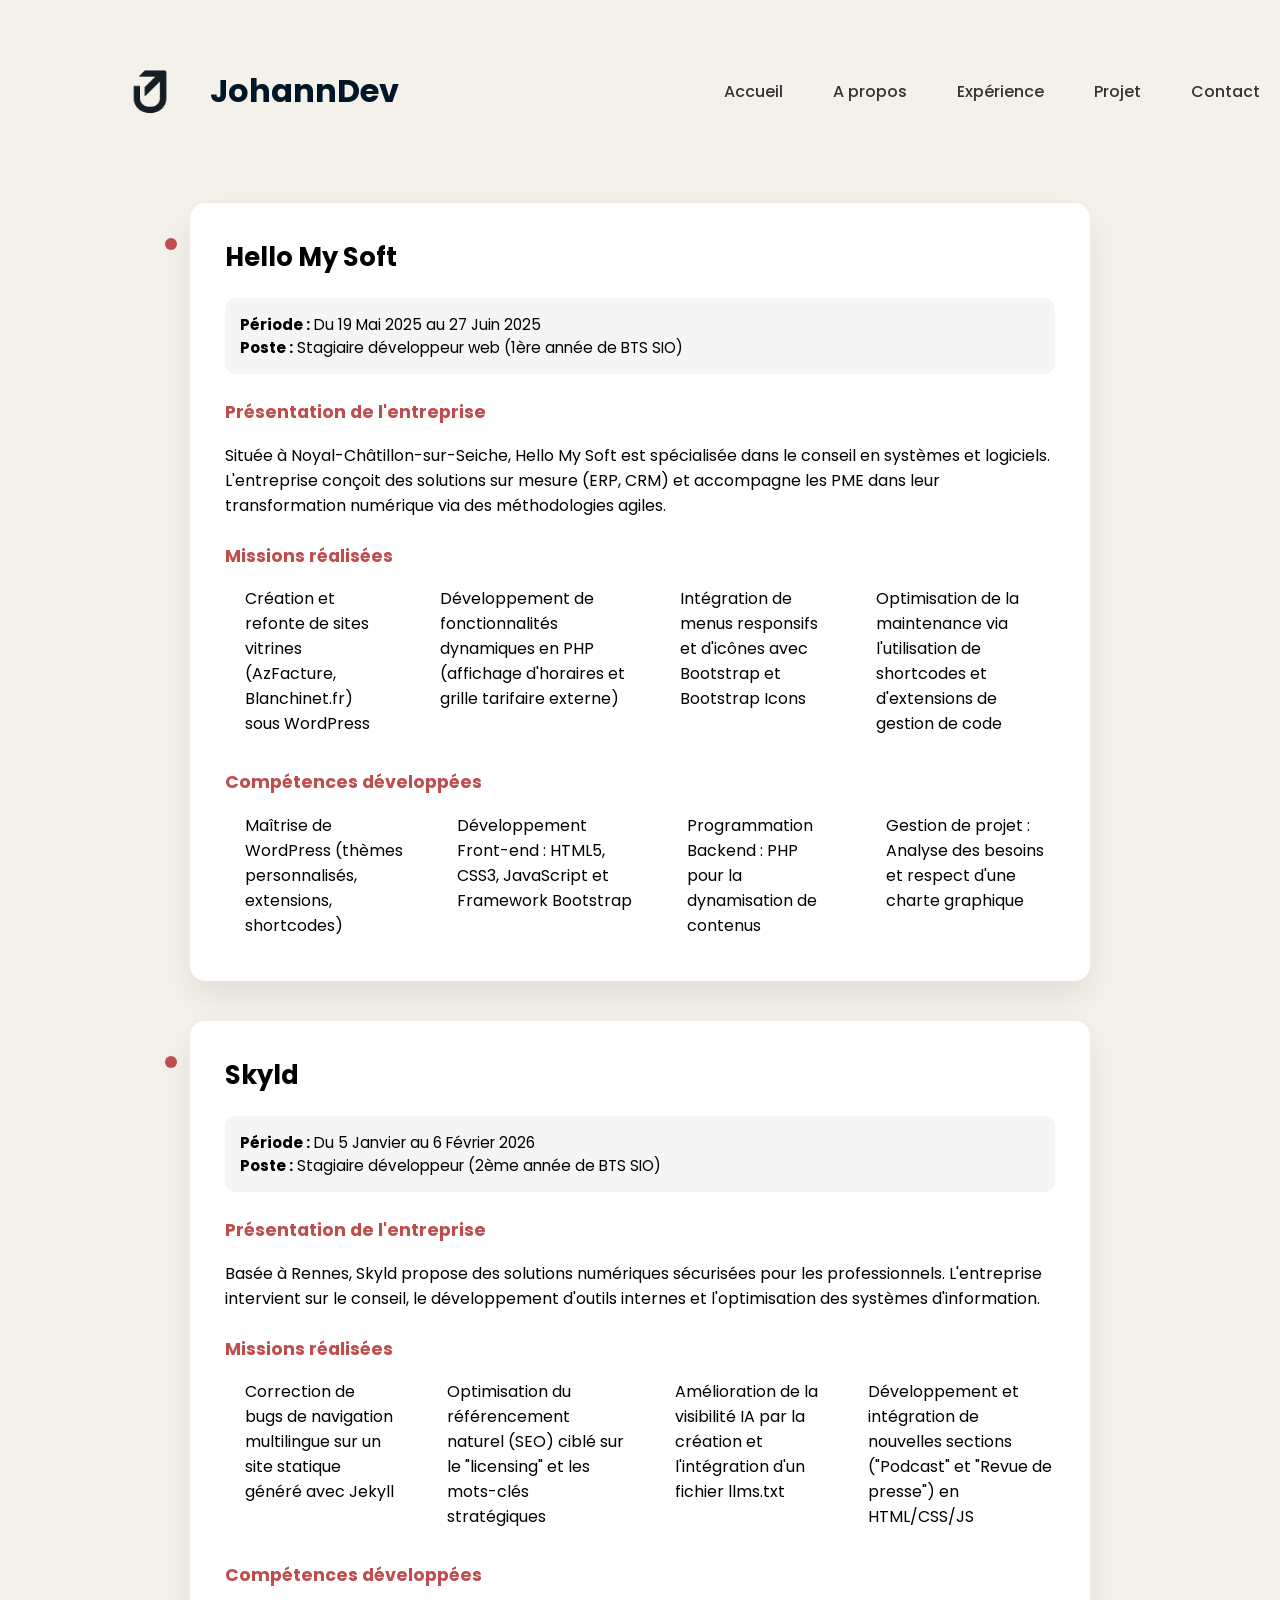
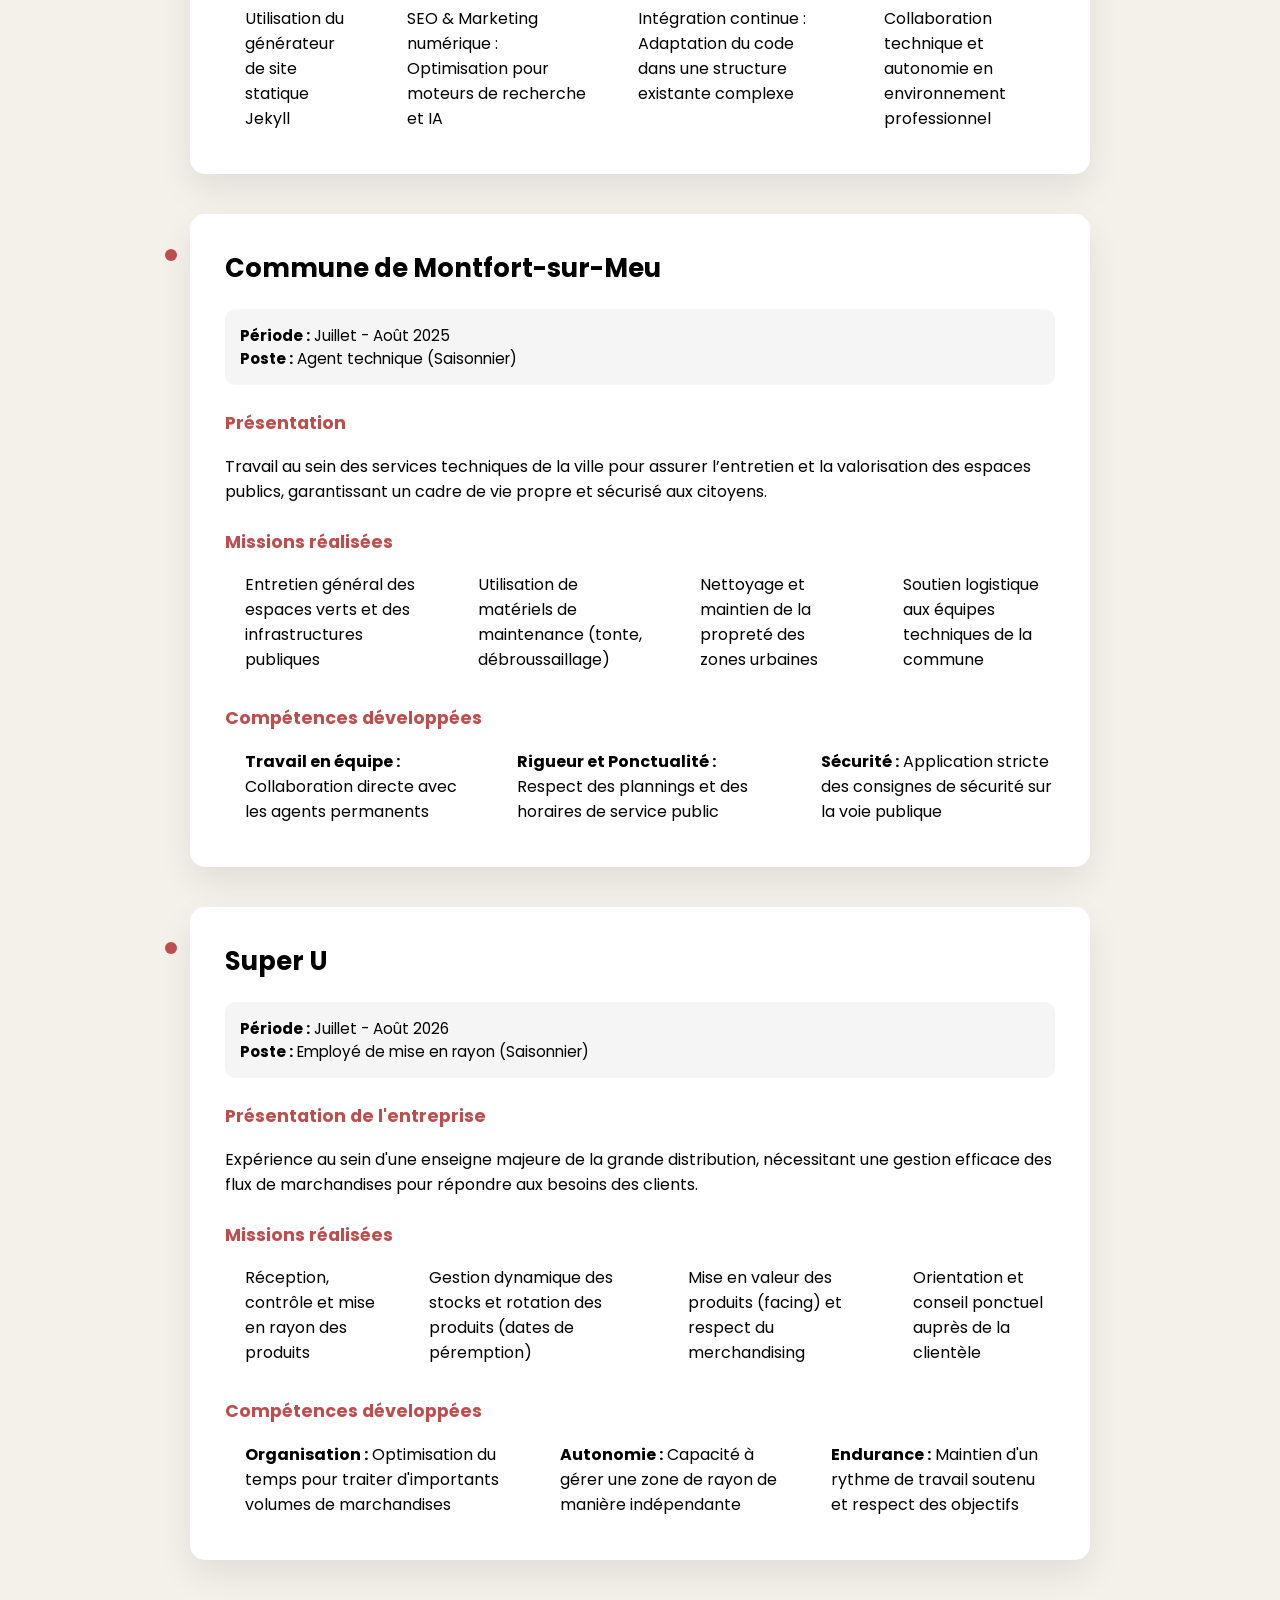
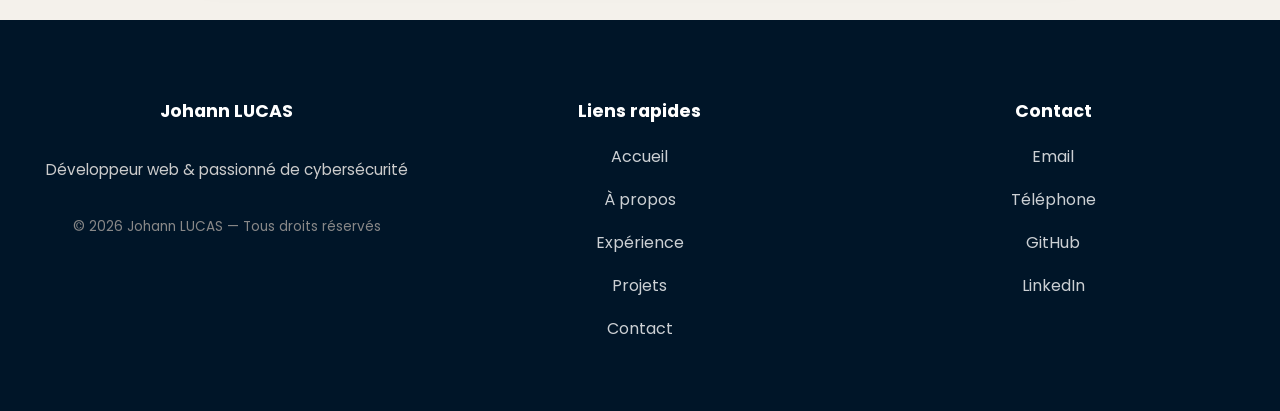
==== experience-pro.html @ f709f3b4 "Updating portfolio" ====
<!DOCTYPE html>
<html lang="fr">

<head>
    <title>Portfolio - Johann LUCAS</title>
    <meta charset="utf-8" />
    <link rel="preconnect" href="https://fonts.googleapis.com">
    <link rel="preconnect" href="https://fonts.gstatic.com" crossorigin>
    <link href="https://fonts.googleapis.com/css2?family=Poppins:wght@300;400;600&display=swap" rel="stylesheet">
    <link rel="stylesheet" href="styles_experience.css">
    <script src="script.js" defer></script>
</head>

<body>
    <a href="index.html">
        <header>
            <h1>
                <img src="images/Logo_menu.png" alt="Logo Menu" class="logoMenu" />
                JohannDev
            </h1>
            <nav>
                <ul>
                    <li><a href="index.html#accueil">Accueil</a></li>
                    <li><a href="index.html#apropos">A propos</a></li>
                    <li><a href="index.html#experience">Expérience</a></li>
                    <li><a href="index.html#projet">Projet</a></li>
                    <li><a href="index.html#contact">Contact</a></li>
                </ul>
            </nav>
        </header>

        <main>
            <!-- Hello My Soft -->
            <section id="HelloMySoft" class="experience-detail">

                <h2>Hello My Soft</h2>

                <p class="experience-info">
                    <strong>Période :</strong> Du 19 Mai 2025 au 27 Juin 2025<br>
                    <strong>Poste :</strong> Stagiaire développeur web (1ère année de BTS SIO)
                </p>

                <h3>Présentation de l'entreprise</h3>
                <p>
                    Située à Noyal-Châtillon-sur-Seiche, Hello My Soft est spécialisée dans le conseil en systèmes
                    et
                    logiciels.
                    L'entreprise conçoit des solutions sur mesure (ERP, CRM) et accompagne les PME dans leur
                    transformation numérique via des méthodologies agiles.
                </p>

                <h3>Missions réalisées</h3>
                <ul>
                    <li>Création et refonte de sites vitrines (AzFacture, Blanchinet.fr) sous WordPress</li>
                    <li>Développement de fonctionnalités dynamiques en PHP (affichage d'horaires et grille tarifaire
                        externe)</li>
                    <li>Intégration de menus responsifs et d'icônes avec Bootstrap et Bootstrap Icons</li>
                    <li>Optimisation de la maintenance via l'utilisation de shortcodes et d'extensions de gestion de
                        code</li>
                </ul>

                <h3>Compétences développées</h3>
                <ul>
                    <li>Maîtrise de WordPress (thèmes personnalisés, extensions, shortcodes)</li>
                    <li>Développement Front-end : HTML5, CSS3, JavaScript et Framework Bootstrap</li>
                    <li>Programmation Backend : PHP pour la dynamisation de contenus</li>
                    <li>Gestion de projet : Analyse des besoins et respect d'une charte graphique</li>
                </ul>

            </section>

            <section id="Skyld" class="experience-detail">

                <h2>Skyld</h2>

                <p class="experience-info">
                    <strong>Période :</strong> Du 5 Janvier au 6 Février 2026<br>
                    <strong>Poste :</strong> Stagiaire développeur (2ème année de BTS SIO)
                </p>

                <h3>Présentation de l'entreprise</h3>
                <p>
                    Basée à Rennes, Skyld propose des solutions numériques sécurisées pour les professionnels.
                    L'entreprise intervient sur le conseil, le développement d'outils internes et l'optimisation des
                    systèmes d'information.
                </p>

                <h3>Missions réalisées</h3>
                <ul>
                    <li>Correction de bugs de navigation multilingue sur un site statique généré avec Jekyll</li>
                    <li>Optimisation du référencement naturel (SEO) ciblé sur le "licensing" et les mots-clés
                        stratégiques</li>
                    <li>Amélioration de la visibilité IA par la création et l'intégration d'un fichier llms.txt</li>
                    <li>Développement et intégration de nouvelles sections ("Podcast" et "Revue de presse") en
                        HTML/CSS/JS</li>
                </ul>

                <h3>Compétences développées</h3>
                <ul>
                    <li>Utilisation du générateur de site statique Jekyll</li>
                    <li>SEO & Marketing numérique : Optimisation pour moteurs de recherche et IA</li>
                    <li>Intégration continue : Adaptation du code dans une structure existante complexe
                    </li>
                    <li>Collaboration technique et autonomie en environnement professionnel</li>
                </ul>

            </section>

            <section id="Commune" class="experience-detail">

                <h2>Commune de Montfort-sur-Meu</h2>

                <p class="experience-info">
                    <strong>Période :</strong> Juillet - Août 2025<br>
                    <strong>Poste :</strong> Agent technique (Saisonnier)
                </p>

                <h3>Présentation</h3>
                <p>
                    Travail au sein des services techniques de la ville pour assurer l’entretien et
                    la valorisation des espaces publics, garantissant un cadre de vie propre et sécurisé
                    aux citoyens.
                </p>

                <h3>Missions réalisées</h3>
                <ul>
                    <li>Entretien général des espaces verts et des infrastructures publiques</li>
                    <li>Utilisation de matériels de maintenance (tonte, débroussaillage)</li>
                    <li>Nettoyage et maintien de la propreté des zones urbaines</li>
                    <li>Soutien logistique aux équipes techniques de la commune</li>
                </ul>

                <h3>Compétences développées</h3>
                <ul>
                    <li><strong>Travail en équipe :</strong> Collaboration directe avec les agents permanents</li>
                    <li><strong>Rigueur et Ponctualité :</strong> Respect des plannings et des horaires de service
                        public</li>
                    <li><strong>Sécurité :</strong> Application stricte des consignes de sécurité sur la voie
                        publique
                    </li>
                </ul>

            </section>

            <section id="SuperU" class="experience-detail">

                <h2>Super U</h2>

                <p class="experience-info">
                    <strong>Période :</strong> Juillet - Août 2026<br>
                    <strong>Poste :</strong> Employé de mise en rayon (Saisonnier)
                </p>

                <h3>Présentation de l'entreprise</h3>
                <p>
                    Expérience au sein d'une enseigne majeure de la grande distribution,
                    nécessitant une gestion efficace des flux de marchandises pour répondre aux besoins des clients.
                </p>

                <h3>Missions réalisées</h3>
                <ul>
                    <li>Réception, contrôle et mise en rayon des produits</li>
                    <li>Gestion dynamique des stocks et rotation des produits (dates de péremption)</li>
                    <li>Mise en valeur des produits (facing) et respect du merchandising</li>
                    <li>Orientation et conseil ponctuel auprès de la clientèle</li>
                </ul>

                <h3>Compétences développées</h3>
                <ul>
                    <li><strong>Organisation :</strong> Optimisation du temps pour traiter d'importants volumes de
                        marchandises</li>
                    <li><strong>Autonomie :</strong> Capacité à gérer une zone de rayon de manière indépendante</li>
                    <li><strong>Endurance :</strong> Maintien d'un rythme de travail soutenu et respect des objectifs
                    </li>
                </ul>

            </section>

        </main>
    </a>

     <footer id="contact" class="footer-clean">
        <div class="container">
            <div class="footer-container">
                <!-- Bloc 1 : À propos / Copyright -->
                <div class="footer-block about">
                    <h3>Johann LUCAS</h3>
                    <p>Développeur web & passionné de cybersécurité</p>
                    <p class="copyright">© 2026 Johann LUCAS — Tous droits réservés</p>
                </div>

                <!-- Bloc 2 : Liens rapides -->
                <div class="footer-block links">
                    <h3>Liens rapides</h3>
                    <ul>
                        <li><a href="index.html#accueil">Accueil</a></li>
                        <li><a href="index.html#apropos">À propos</a></li>
                        <li><a href="index.html#experience">Expérience</a></li>
                        <li><a href="index.html#projet">Projets</a></li>
                        <li><a href="index.html#contact">Contact</a></li>
                    </ul>
                </div>

                <!-- Bloc 3 : Contact / Réseaux -->
                <div class="footer-block contact">
                    <h3>Contact</h3>
                    <ul>
                        <li><a href="mailto:johannlucas132@gmail.com">Email</a></li>
                        <li><a href="tel:+330767344704">Téléphone</a></li>
                        <li><a href="https://github.com/johann-lcs" target="_blank">GitHub</a></li>
                        <li><a href="https://www.linkedin.com/in/johann-lucas-8a1825329/" target="_blank">LinkedIn</a>
                        </li>
                    </ul>
                </div>
            </div>
        </div>
    </footer>
</body>

</html>
---- styles_experience.css ----
html {
    scroll-behavior: smooth;
}

html body {
    height: 100%;
    margin: 0;
    padding: 0;
    background-color: #f4f1eb;
}

body a {
    text-decoration: none;
    color: #001528;
}

.body,
ul {
    margin: 0;
    padding: 0;
}

body {
    margin: 0;
    padding-top: 100px;
}

header {
    position: sticky;
    top: 0;
    z-index: 1000;
    display: flex;
    align-items: center;
    justify-content: space-between;
    padding: 20px;
    background-color: #f4f1eb;
    transition: all 0.3s ease;
    color: #333;
}

header.scrolled {
    padding: 10px 60px;
    box-shadow: 0 5px 20px rgba(0, 0, 0, 0.1);
}

nav a {
    text-decoration: none;
    color: inherit;
    font-weight: 500;
    transition: 0.3s;
}

nav a:hover {
    color: #be4e4e;
}

ul {
    list-style: none;
    display: flex;
    gap: 50px;
}

header .li {
    cursor: pointer;
    transition: 0.3s;
}

header .li:hover {
    color: #be4e4e;
}

* {
    font-family: 'Poppins', sans-serif;
}

h1 {
    display: flex;
    align-items: center;
    gap: 10px;
}

.logoMenu {
    width: 100px;
    height: auto;
    margin-left: 80px;
}

/* CONTAINER */

main {
    max-width: 900px;
    margin: auto;
    padding: 20px;
}

/* EXPERIENCE CARD */

.experience-detail {
    position: relative;
    background: white;
    padding: 35px;
    margin-bottom: 40px;
    border-radius: 15px;
    box-shadow: 0 15px 35px rgba(0,0,0,0.08);
    transition: 0.3s;
}

.experience-detail:hover {
    transform: translateY(-5px);
}

/* TITRES */

.experience-detail h2 {
    margin-top: 0;
    font-size: 1.6rem;
}

.experience-detail h3 {
    margin-top: 25px;
    font-size: 1.1rem;
    color: #be4e4e;
}

/* INFOS */

.experience-info {
    background: #f5f5f5;
    padding: 15px;
    border-radius: 10px;
    margin-bottom: 20px;
    font-size: 0.95rem;
}

/* LISTES */

.experience-detail ul {
    padding-left: 20px;
}

.experience-detail li {
    margin-bottom: 8px;
}

/* TIMELINE */

.experience-detail::before {
    content: "";
    position: absolute;
    left: -25px;
    top: 35px;
    width: 12px;
    height: 12px;
    background: #be4e4e;
    border-radius: 50%;
}

/* RESPONSIVE */

@media (max-width: 768px) {

    main {
        padding: 15px;
    }

    .experience-detail {
        padding: 25px;
    }

}


/* FOOTER */
.footer-clean {
    padding: 60px 0;
    background-color: #001528;
    color: #fff;
    font-family: 'Segoe UI', Tahoma, Geneva, Verdana, sans-serif;
}

/* Container principal du footer */
.footer-clean .footer-container {
    display: flex;
    justify-content: space-between;
    align-items: flex-start;
    flex-wrap: wrap;
    max-width: 1200px;
    margin: 0 auto;
    gap: 40px;
}

/* Bloc commun */
.footer-clean .footer-block {
    display: flex;
    flex-direction: column;
    align-items: center;
    flex: 1;
    min-width: 180px;
    text-align: center;
}

/* Titres */
.footer-clean h3 {
    margin-bottom: 20px;
    font-weight: bold;
    font-size: 1.1rem;
}

/* Paragraphes */
.footer-clean p {
    font-size: 0.95rem;
    color: #ccc;
    margin-bottom: 15px;
    line-height: 1.5;
}

/* Listes et liens verticaux */
.footer-clean ul {
    list-style: none;
    padding: 0;
    margin: 0;
    width: 100%;
}

.footer-clean ul li {
    margin-bottom: 10px;
    width: 100%;
}

.footer-clean ul li a {
    display: block;
    width: 100%;
    text-align: center;
    color: #fff;
    text-decoration: none;
    opacity: 0.8;
    transition: all 0.3s ease;
}

.footer-clean ul li a:hover {
    opacity: 1;
    color: #be4e4e;
}

/* Copyright centré */
.footer-clean .footer-block.about .copyright {
    margin-top: 20px;
    font-size: 0.85rem;
    color: #888;
}

.footer-clean .footer-block ul {
    list-style: none;
    padding: 0;
    margin: 0;
    display: flex;
    flex-direction: column;
    align-items: center;
    gap: 8px;
}

/* Responsive */
@media (max-width: 992px) {
    .footer-clean .footer-container {
        flex-direction: column;
        align-items: center;
        gap: 30px;
    }

    .footer-clean .footer-block {
        max-width: 400px;
    }
}
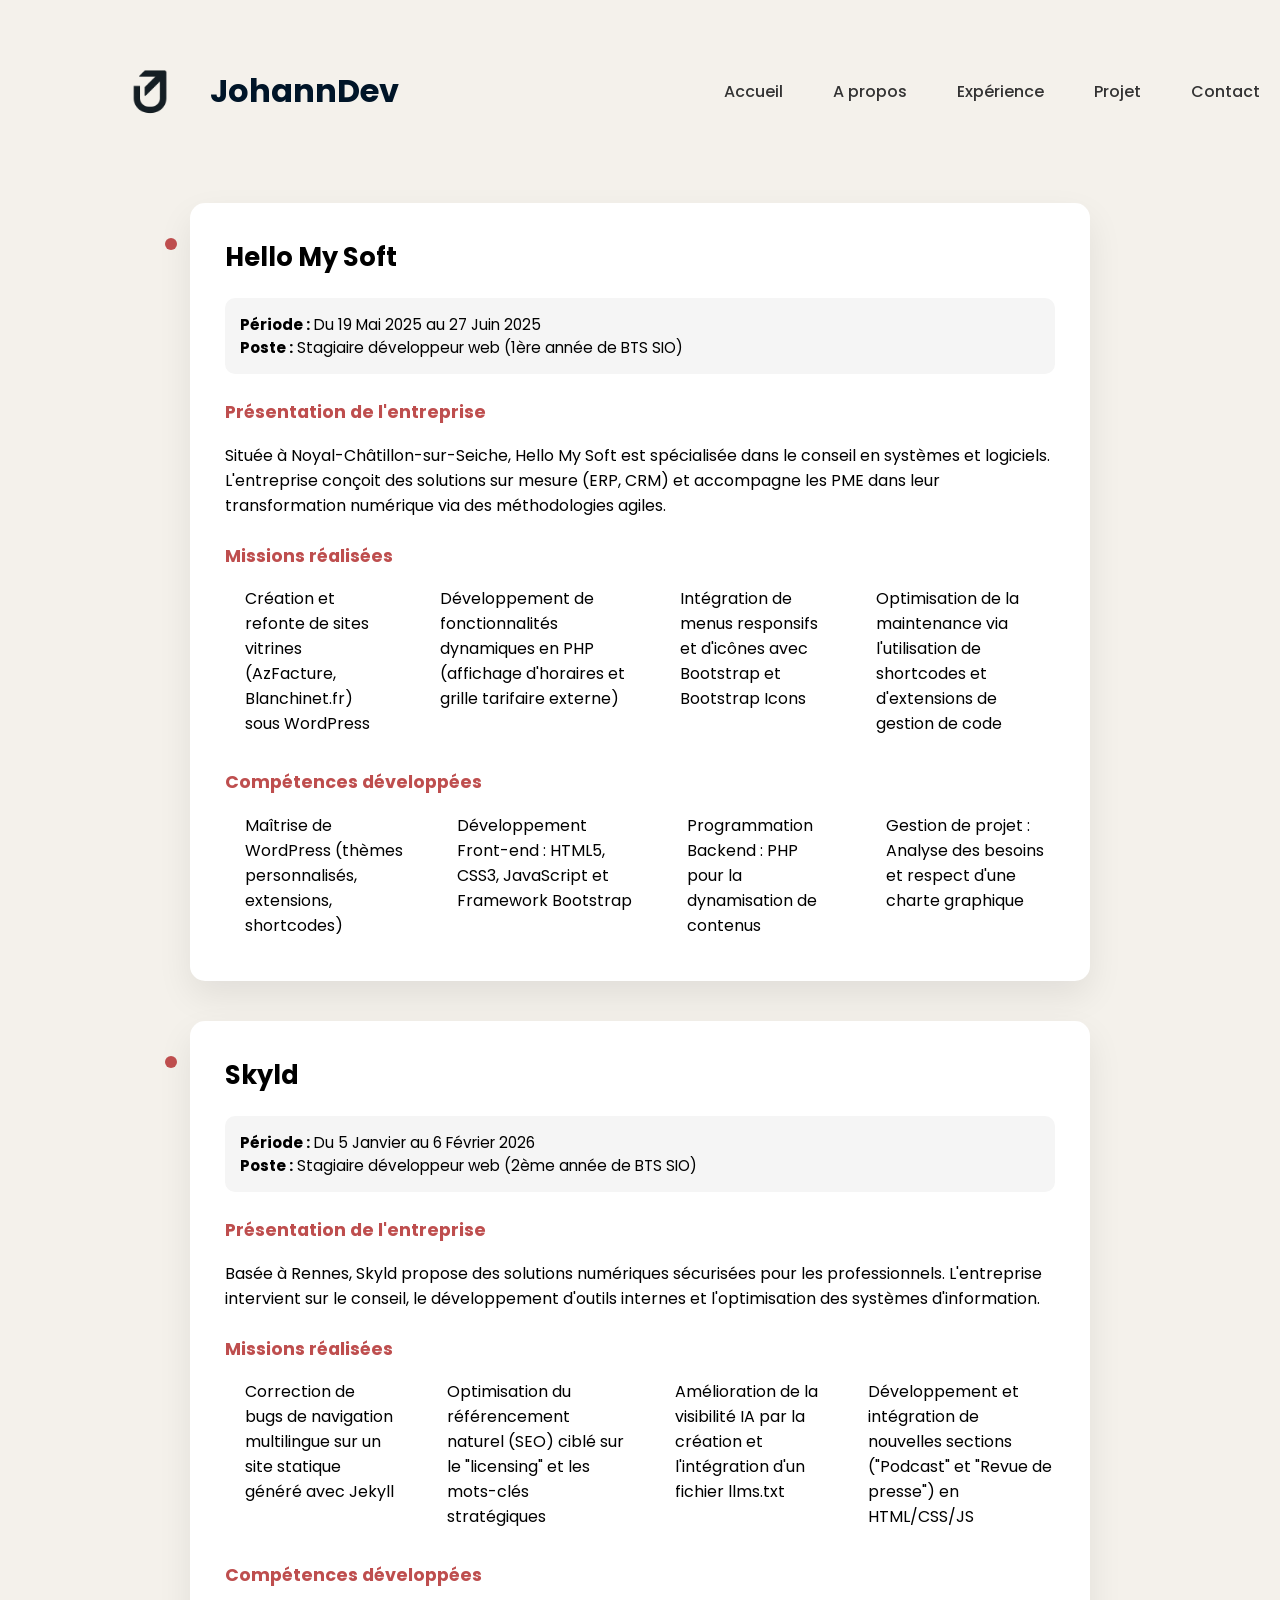
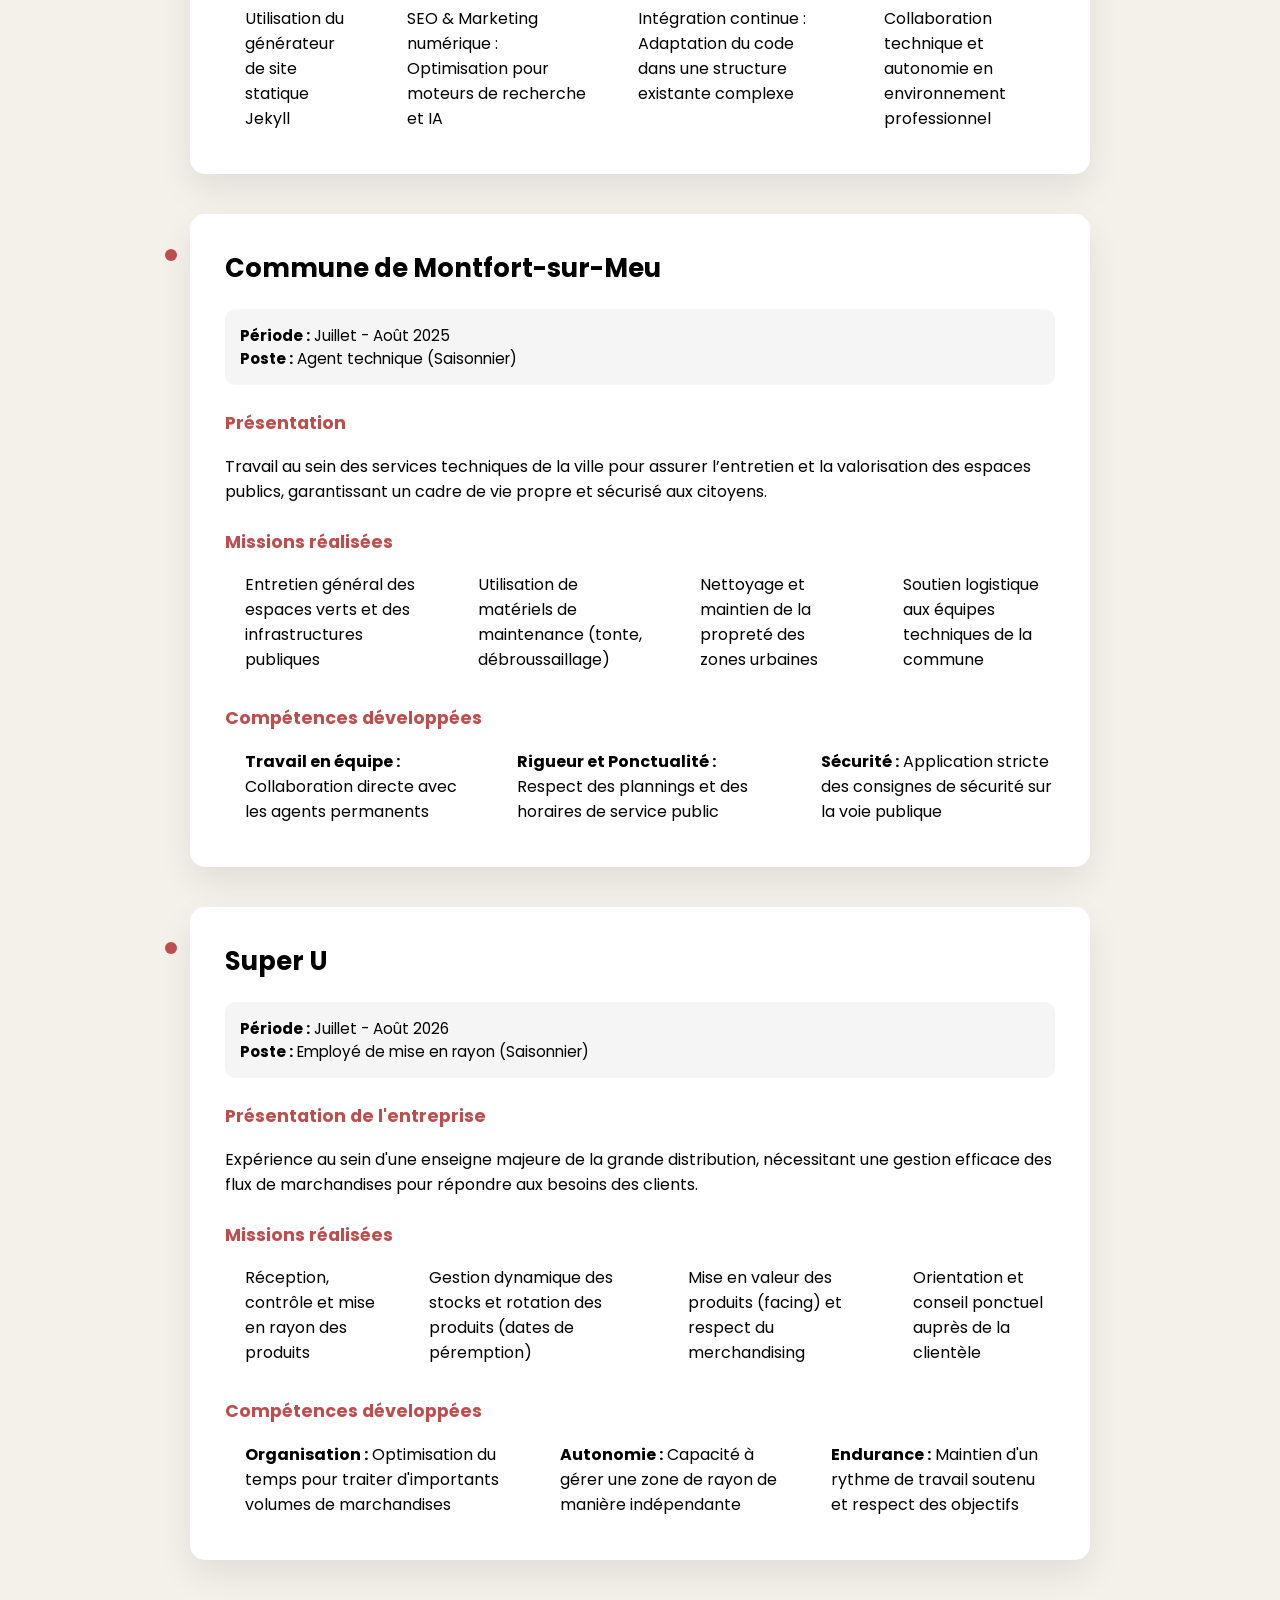
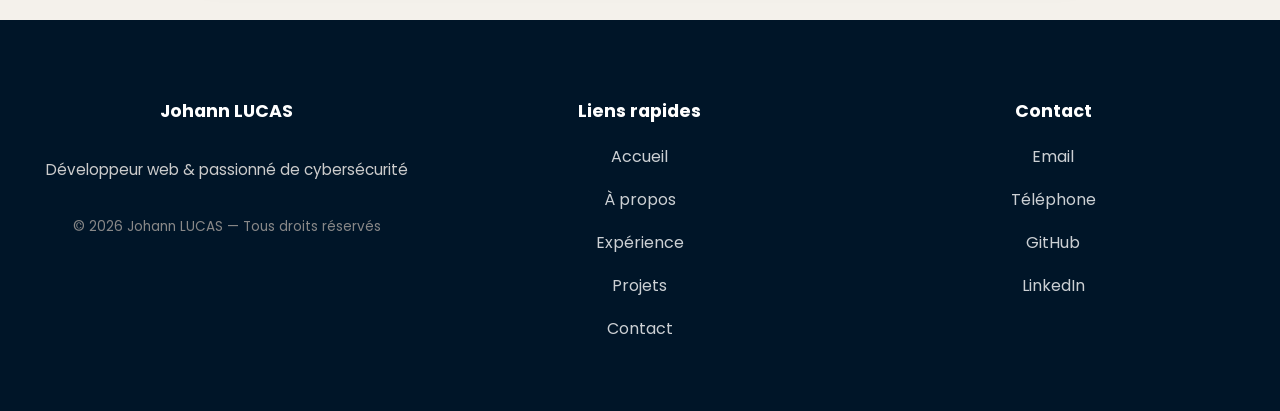
==== commit 46a27208: "adding button telecharger mon cv, adding lien github and linkedin in seciton Accueil" ====
--- a/experience-pro.html
+++ b/experience-pro.html
@@ -75,7 +75,7 @@
 
                 <p class="experience-info">
                     <strong>Période :</strong> Du 5 Janvier au 6 Février 2026<br>
-                    <strong>Poste :</strong> Stagiaire développeur (2ème année de BTS SIO)
+                    <strong>Poste :</strong> Stagiaire développeur web (2ème année de BTS SIO)
                 </p>
 
                 <h3>Présentation de l'entreprise</h3>
@@ -179,7 +179,7 @@
         </main>
     </a>
 
-     <footer id="contact" class="footer-clean">
+    <footer id="contact" class="footer-clean">
         <div class="container">
             <div class="footer-container">
                 <!-- Bloc 1 : À propos / Copyright -->
--- a/styles_experience.css
+++ b/styles_experience.css
@@ -270,4 +270,4 @@
     .footer-clean .footer-block {
         max-width: 400px;
     }
-}+}   
